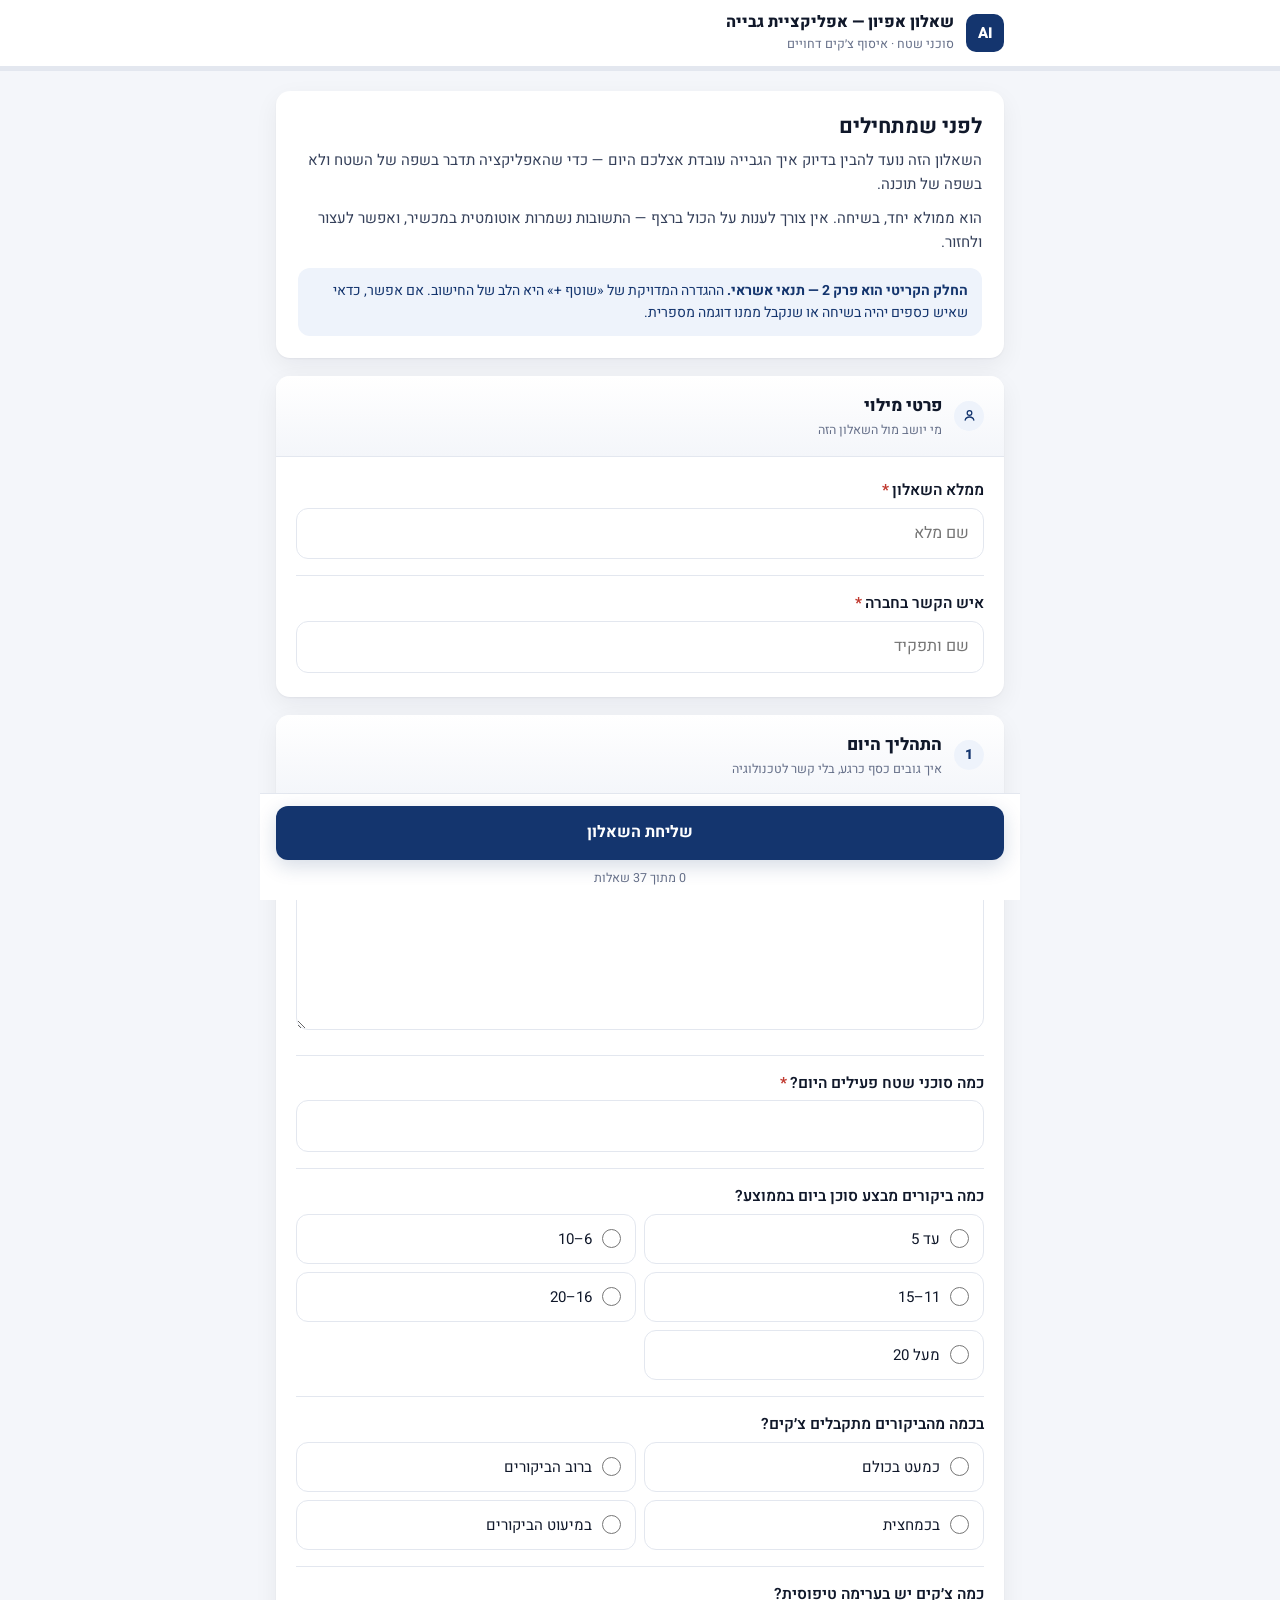
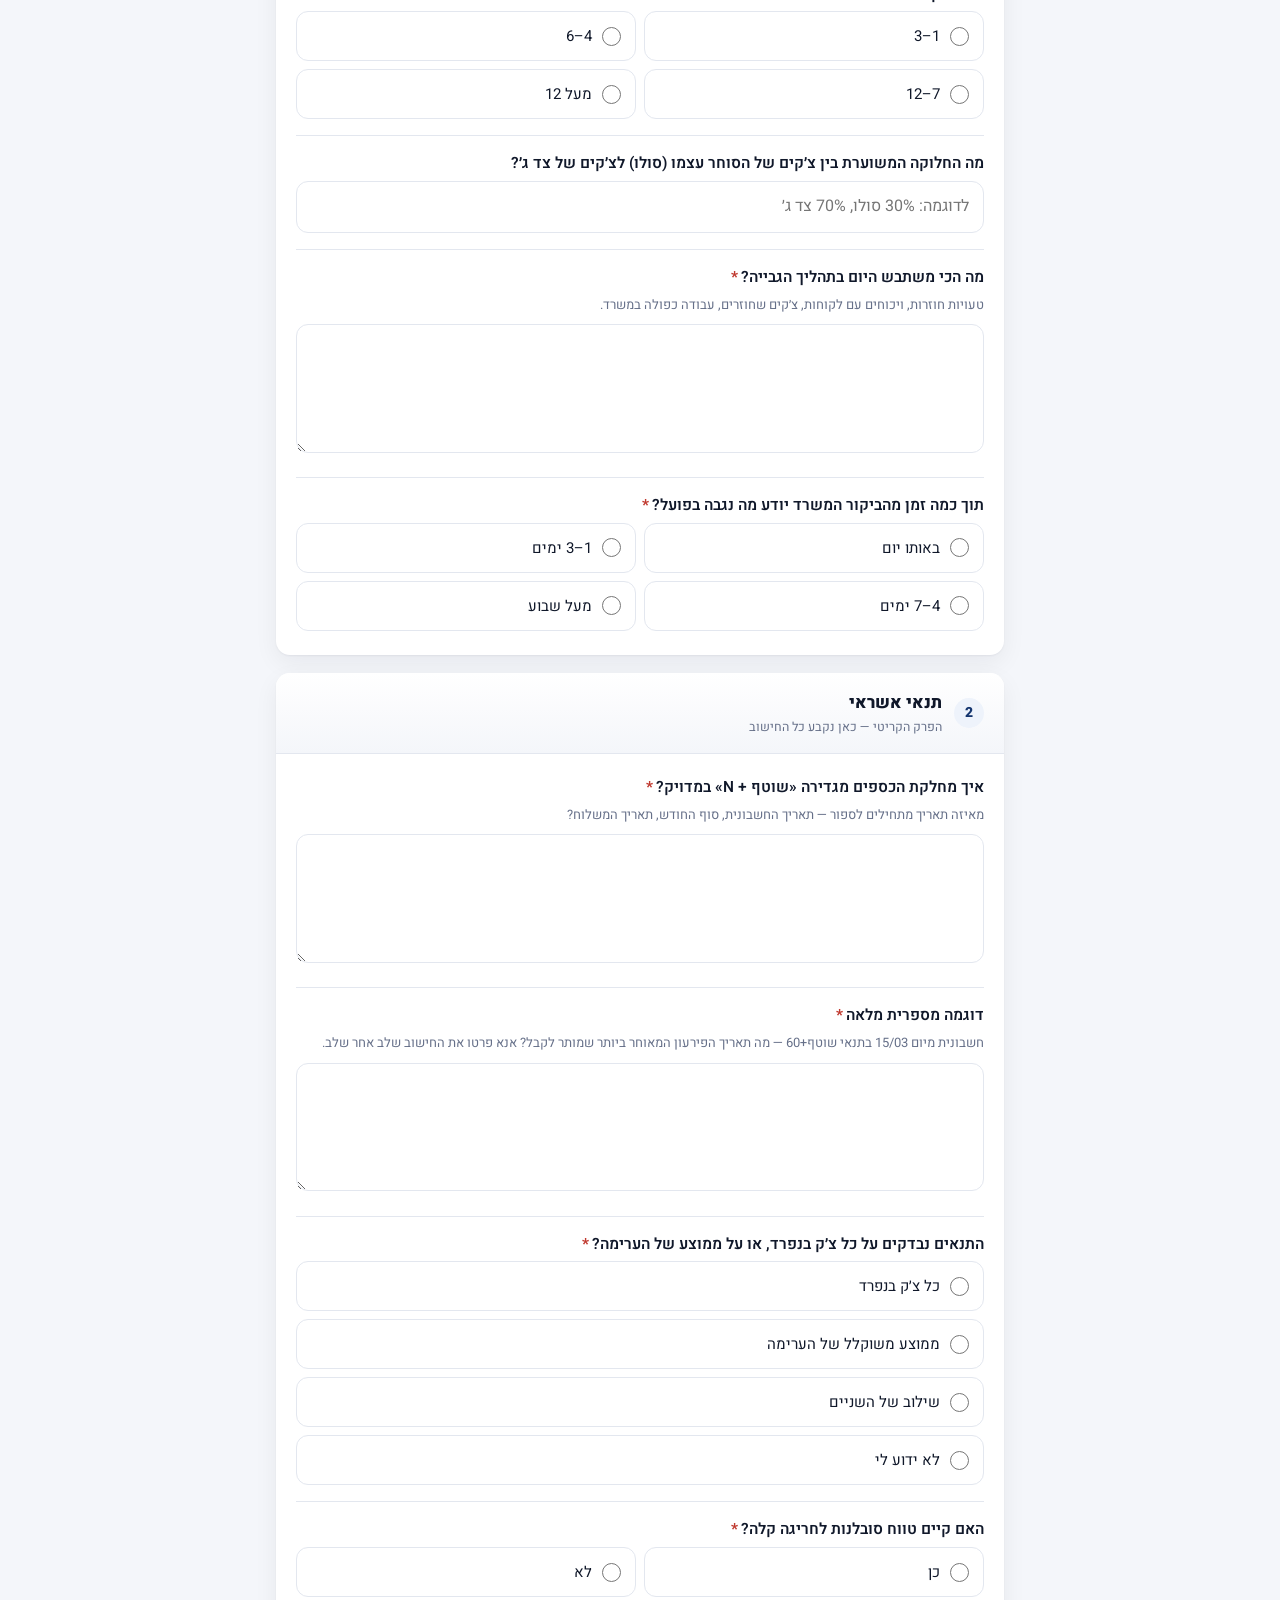
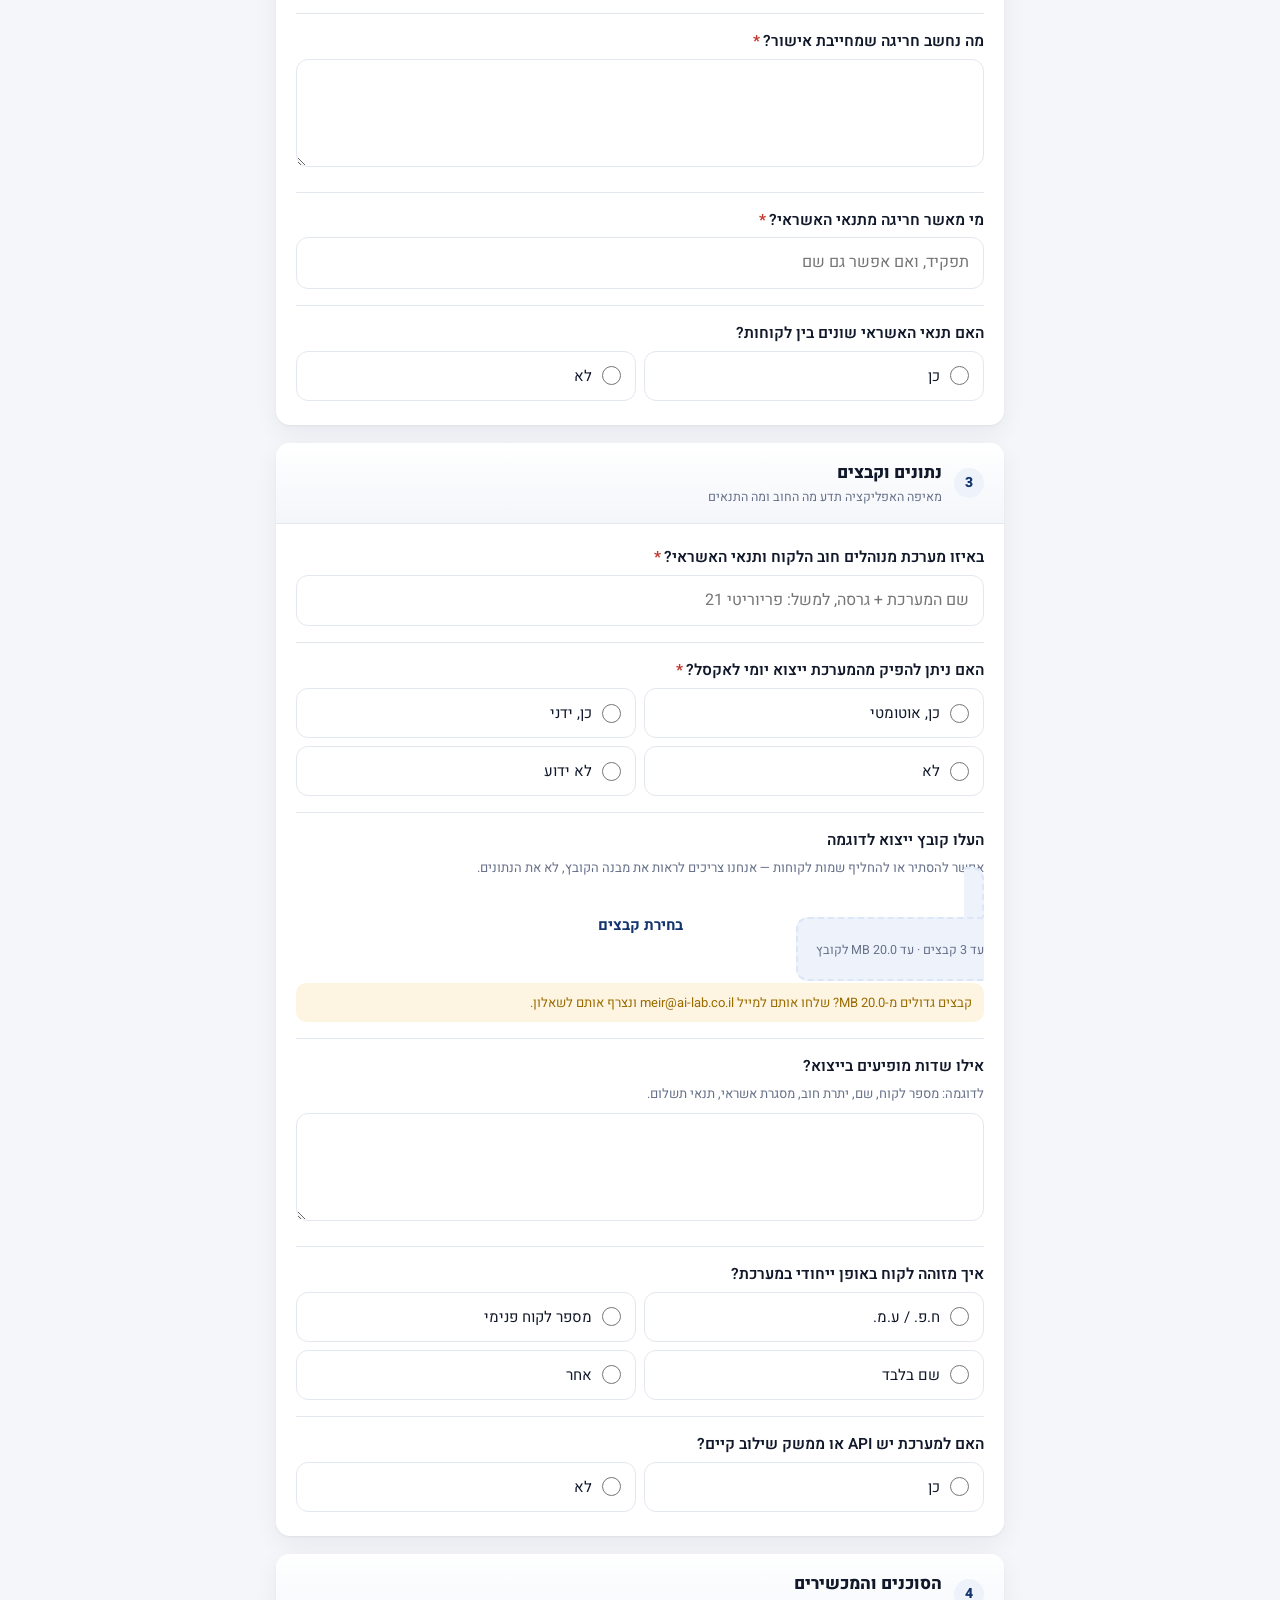
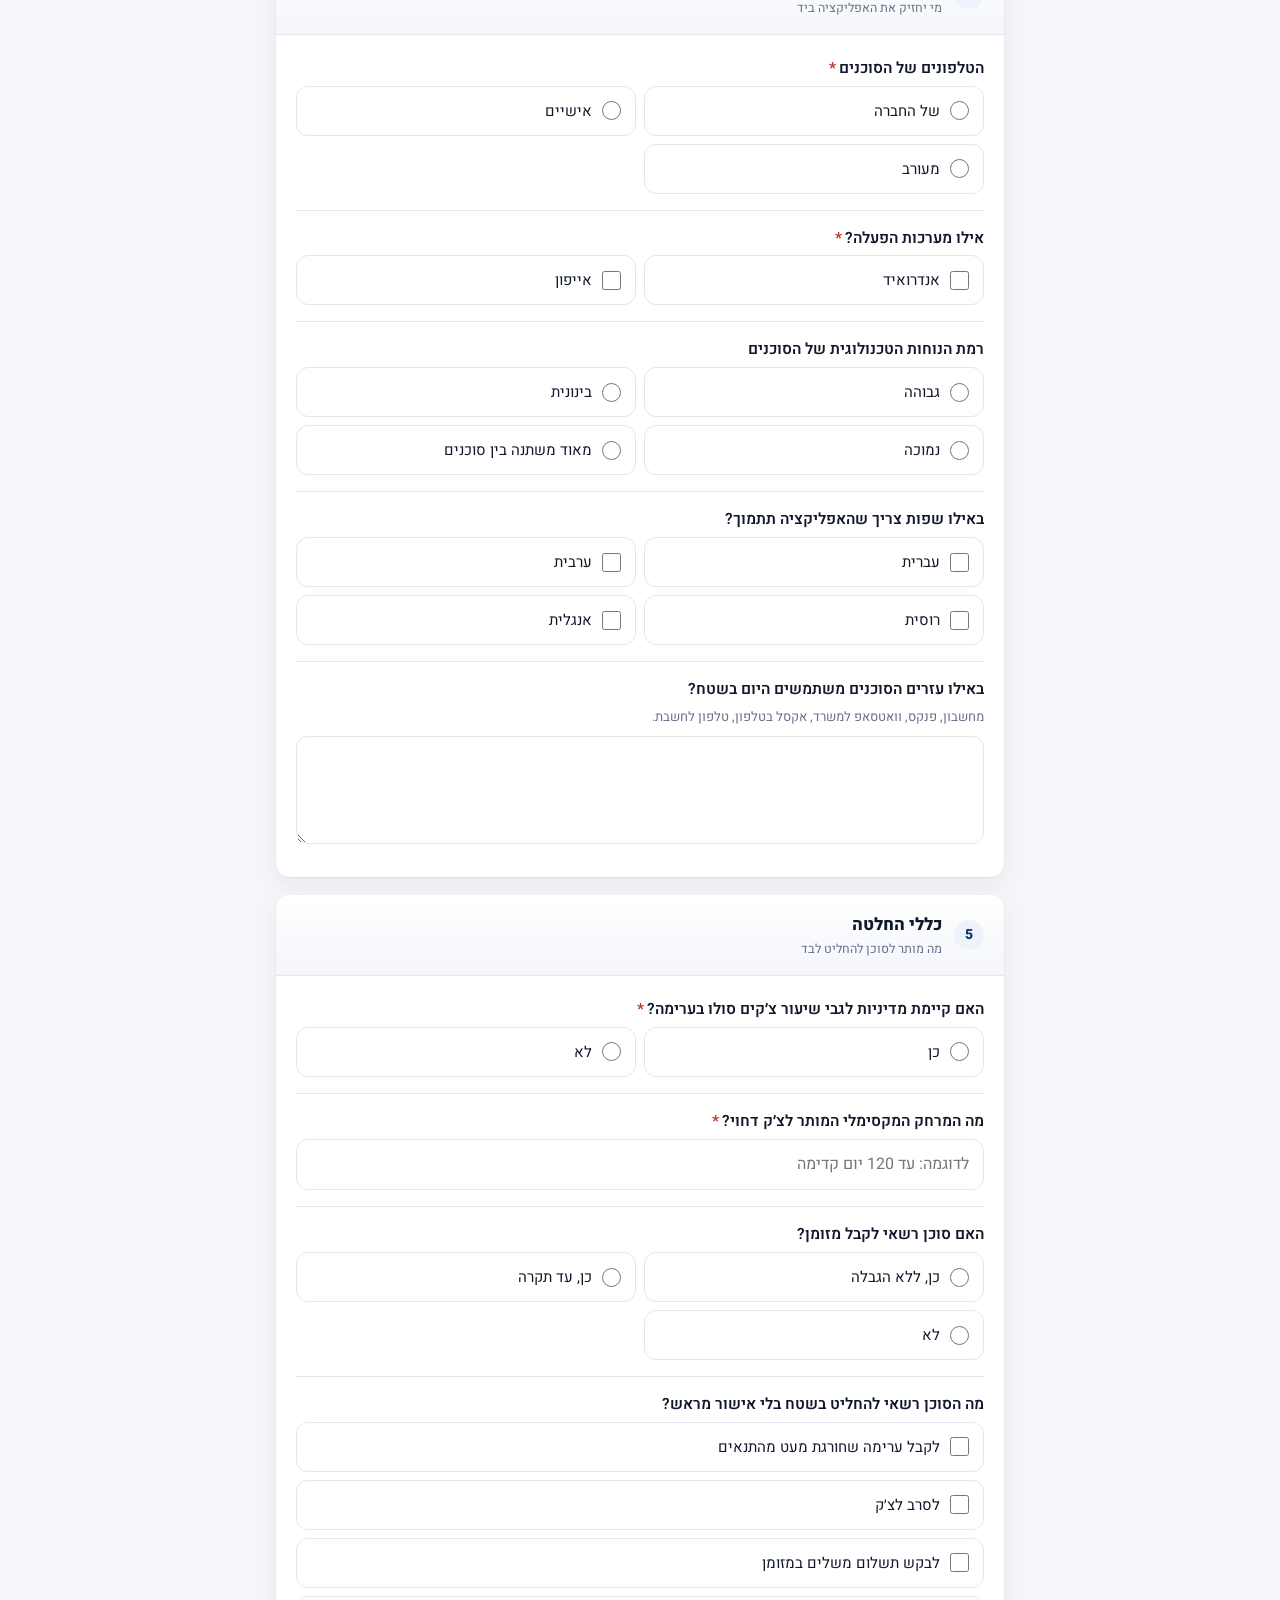
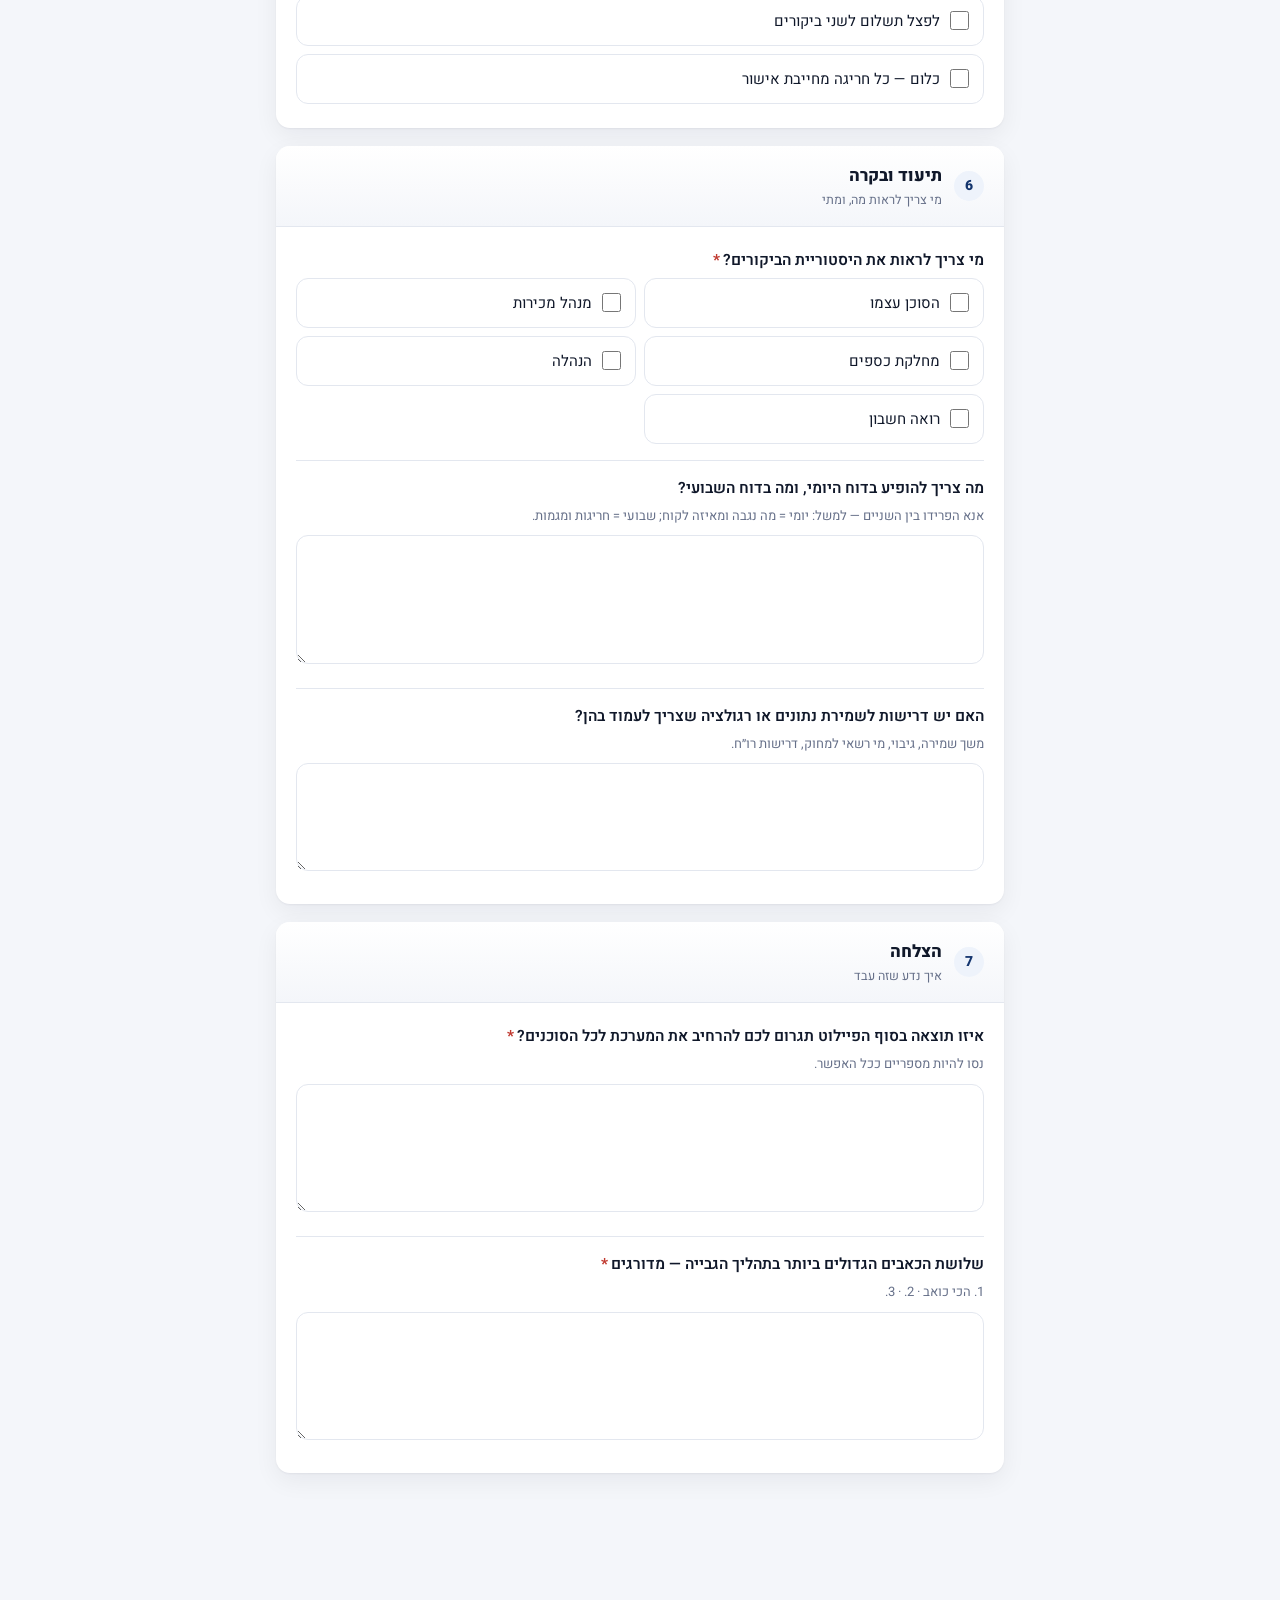
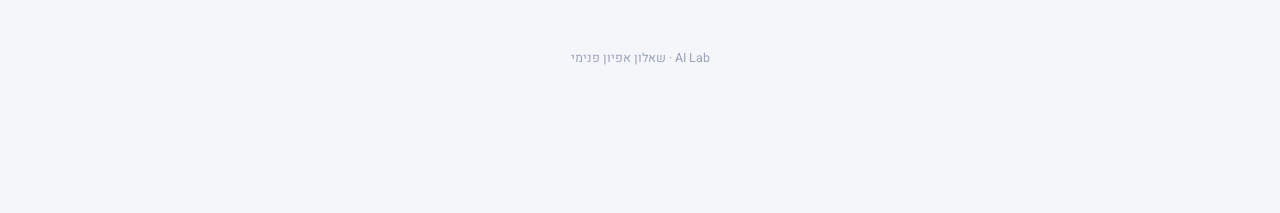
==== app-spec.html @ fad2036a "שאלוני לקוח — שני שאלונים בעברית עם צירוף קבצים - index.html: דף נחיתה עם קישור לכל שאלון - app-spec" ====
<!DOCTYPE html>
<html lang="he" dir="rtl">
<head>
<meta charset="utf-8">
<meta name="viewport" content="width=device-width, initial-scale=1">
<meta name="robots" content="noindex, nofollow">
<title>שאלון אפיון — אפליקציית גבייה לסוכני שטח</title>
<link rel="preconnect" href="https://fonts.googleapis.com">
<link rel="preconnect" href="https://fonts.gstatic.com" crossorigin>
<link href="https://fonts.googleapis.com/css2?family=Heebo:wght@400;500;600;800&display=swap" rel="stylesheet">
<link rel="stylesheet" href="shared.css">
</head>
<body>

<header class="topbar">
  <div class="topbar-inner">
    <div class="brand-mark">AI</div>
    <div>
      <h1>שאלון אפיון — אפליקציית גבייה</h1>
      <p>סוכני שטח · איסוף צ׳קים דחויים</p>
    </div>
  </div>
</header>
<div class="progress-track"><div class="progress-fill" id="progress"></div></div>

<div class="wrap">

  <!-- ------------------------------------------------------------ form -->
  <div class="screen active" id="screen-form">

    <div class="intro">
      <h2>לפני שמתחילים</h2>
      <p>השאלון הזה נועד להבין בדיוק איך הגבייה עובדת אצלכם היום — כדי שהאפליקציה תדבר בשפה של השטח ולא בשפה של תוכנה.</p>
      <p>הוא ממולא יחד, בשיחה. אין צורך לענות על הכול ברצף — התשובות נשמרות אוטומטית במכשיר, ואפשר לעצור ולחזור.</p>
      <div class="notice notice-info">
        <b>החלק הקריטי הוא פרק 2 — תנאי אשראי.</b>
        ההגדרה המדויקת של «שוטף +» היא הלב של החישוב. אם אפשר, כדאי שאיש כספים יהיה בשיחה או שנקבל ממנו דוגמה מספרית.
      </div>
    </div>

    <div id="form"></div>

    <div class="submit-bar">
      <button class="btn btn-primary btn-block" id="submitBtn" type="button">שליחת השאלון</button>
      <p class="hint" id="counter"></p>
    </div>
  </div>

  <!-- --------------------------------------------------------- success -->
  <div class="screen" id="screen-success">
    <div class="result-card">
      <div class="result-icon ok">✓</div>
      <h2>השאלון נשלח בהצלחה</h2>
      <p>התשובות נשמרו והקבצים הועלו לתיקייה המשותפת.</p>
      <p>עותק נשלח במייל. נחזור אליכם עם סיכום האפיון.</p>
      <p style="margin-top:22px"><a class="btn btn-secondary" href="index.html">חזרה לרשימת השאלונים</a></p>
    </div>
  </div>

  <!-- ------------------------------------------------------------ fail -->
  <div class="screen" id="screen-fail">
    <div class="result-card">
      <div class="result-icon bad">!</div>
      <h2>השליחה נכשלה</h2>
      <p>התשובות שלכם <b>לא אבדו</b> — הן שמורות במכשיר. אפשר לנסות שוב.</p>
      <p style="font-size:13px;color:#9aa3b8;direction:ltr" id="failReason"></p>
      <p style="margin-top:22px"><button class="btn btn-primary" id="retryBtn" type="button">חזרה לשאלון וניסיון נוסף</button></p>
    </div>
  </div>

  <p class="footer">AI Lab · שאלון אפיון פנימי</p>
</div>

<script src="shared.js"></script>
<script>
const FORM = {
  storageKey: "app_spec",
  submitLabel: "שליחת השאלון",
  hasConditionals: true,
  resolveFormId: function () { return "app_spec"; },

  metaQuestions: [
    { key: "filledBy", type: "short", label: "ממלא השאלון", required: true,
      placeholder: "שם מלא" },
    { key: "clientContact", type: "short", label: "איש הקשר בחברה", required: true,
      placeholder: "שם ותפקיד" },
  ],

  sections: [
    /* ------------------------------------------------ 1. התהליך היום */
    {
      title: "התהליך היום",
      sub: "איך גובים כסף כרגע, בלי קשר לטכנולוגיה",
      questions: [
        { key: "process_today", type: "long", required: true, rows: 5,
          label: "תארו את תהליך הגבייה מהרגע שהסוכן יוצא לשטח ועד שהכסף נרשם במערכת",
          help: "כולל: מה הסוכן לוקח איתו, מה הוא ממלא, למי הוא מוסר את הצ׳קים ומתי." },

        { key: "agents_count", type: "short", required: true, inputmode: "numeric",
          label: "כמה סוכני שטח פעילים היום?" },

        { key: "visits_per_day", type: "single",
          label: "כמה ביקורים מבצע סוכן ביום בממוצע?",
          options: ["עד 5", "6–10", "11–15", "16–20", "מעל 20"], cols2: true },

        { key: "checks_frequency", type: "single",
          label: "בכמה מהביקורים מתקבלים צ׳קים?",
          options: ["כמעט בכולם", "ברוב הביקורים", "בכמחצית", "במיעוט הביקורים"], cols2: true },

        { key: "stack_size", type: "single",
          label: "כמה צ׳קים יש בערימה טיפוסית?",
          options: ["1–3", "4–6", "7–12", "מעל 12"], cols2: true },

        { key: "solo_ratio", type: "short",
          label: "מה החלוקה המשוערת בין צ׳קים של הסוחר עצמו (סולו) לצ׳קים של צד ג׳?",
          placeholder: "לדוגמה: 30% סולו, 70% צד ג׳" },

        { key: "today_problems", type: "long", required: true, rows: 4,
          label: "מה הכי משתבש היום בתהליך הגבייה?",
          help: "טעויות חוזרות, ויכוחים עם לקוחות, צ׳קים שחוזרים, עבודה כפולה במשרד." },

        { key: "office_latency", type: "single", required: true,
          label: "תוך כמה זמן מהביקור המשרד יודע מה נגבה בפועל?",
          options: ["באותו יום", "1–3 ימים", "4–7 ימים", "מעל שבוע"], cols2: true },
      ],
    },

    /* ------------------------------------------------- 2. תנאי אשראי */
    {
      title: "תנאי אשראי",
      sub: "הפרק הקריטי — כאן נקבע כל החישוב",
      questions: [
        { key: "terms_definition", type: "long", required: true, rows: 4,
          label: "איך מחלקת הכספים מגדירה «שוטף + N» במדויק?",
          help: "מאיזה תאריך מתחילים לספור — תאריך החשבונית, סוף החודש, תאריך המשלוח?" },

        { key: "terms_example", type: "long", required: true, rows: 4,
          label: "דוגמה מספרית מלאה",
          help: "חשבונית מיום 15/03 בתנאי שוטף+60 — מה תאריך הפירעון המאוחר ביותר שמותר לקבל? אנא פרטו את החישוב שלב אחר שלב." },

        { key: "terms_scope", type: "single", required: true,
          label: "התנאים נבדקים על כל צ׳ק בנפרד, או על ממוצע של הערימה?",
          options: ["כל צ׳ק בנפרד", "ממוצע משוקלל של הערימה", "שילוב של השניים", "לא ידוע לי"] },

        { key: "weighted_formula", type: "long", rows: 3,
          label: "לפי איזו נוסחה מחושב הממוצע המשוקלל?",
          help: "האם המשקל הוא סכום הצ׳ק? האם מזומן נספר כיום אפס?",
          showIf: function (s) {
            return s.terms_scope === "ממוצע משוקלל של הערימה" || s.terms_scope === "שילוב של השניים";
          } },

        { key: "tolerance", type: "yesno", required: true,
          label: "האם קיים טווח סובלנות לחריגה קלה?", cols2: true },

        { key: "tolerance_days", type: "short",
          label: "כמה ימי חריגה מתקבלים בלי אישור מיוחד?",
          inputmode: "numeric",
          showIf: function (s) { return s.tolerance === "כן"; } },

        { key: "violation_def", type: "long", required: true, rows: 3,
          label: "מה נחשב חריגה שמחייבת אישור?" },

        { key: "approver", type: "short", required: true,
          label: "מי מאשר חריגה מתנאי האשראי?",
          placeholder: "תפקיד, ואם אפשר גם שם" },

        { key: "terms_vary", type: "yesno",
          label: "האם תנאי האשראי שונים בין לקוחות?", cols2: true },

        { key: "terms_tracks", type: "short",
          label: "כמה מסלולי אשראי שונים קיימים בפועל?",
          help: "לדוגמה: שוטף+30, שוטף+60, שוטף+90.",
          showIf: function (s) { return s.terms_vary === "כן"; } },
      ],
    },

    /* ----------------------------------------------- 3. נתונים וקבצים */
    {
      title: "נתונים וקבצים",
      sub: "מאיפה האפליקציה תדע מה החוב ומה התנאים",
      questions: [
        { key: "erp_name", type: "short", required: true,
          label: "באיזו מערכת מנוהלים חוב הלקוח ותנאי האשראי?",
          placeholder: "שם המערכת + גרסה, למשל: פריוריטי 21" },

        { key: "export_possible", type: "single", required: true,
          label: "האם ניתן להפיק מהמערכת ייצוא יומי לאקסל?",
          options: ["כן, אוטומטי", "כן, ידני", "לא", "לא ידוע"], cols2: true },

        { key: "export_file", type: "file", driveNote: true,
          accept: ".xlsx,.xls,.csv,.pdf,application/pdf",
          label: "העלו קובץ ייצוא לדוגמה",
          help: "אפשר להסתיר או להחליף שמות לקוחות — אנחנו צריכים לראות את מבנה הקובץ, לא את הנתונים." },

        { key: "export_fields", type: "long", rows: 3,
          label: "אילו שדות מופיעים בייצוא?",
          help: "לדוגמה: מספר לקוח, שם, יתרת חוב, מסגרת אשראי, תנאי תשלום." },

        { key: "customer_key", type: "single",
          label: "איך מזוהה לקוח באופן ייחודי במערכת?",
          options: ["ח.פ. / ע.מ.", "מספר לקוח פנימי", "שם בלבד", "אחר"], cols2: true },

        { key: "api_available", type: "yesno",
          label: "האם למערכת יש API או ממשק שילוב קיים?", cols2: true },
      ],
    },

    /* -------------------------------------------- 4. הסוכנים והמכשירים */
    {
      title: "הסוכנים והמכשירים",
      sub: "מי יחזיק את האפליקציה ביד",
      questions: [
        { key: "phone_ownership", type: "single", required: true,
          label: "הטלפונים של הסוכנים",
          options: ["של החברה", "אישיים", "מעורב"], cols2: true },

        { key: "phone_os", type: "multi", required: true,
          label: "אילו מערכות הפעלה?",
          options: ["אנדרואיד", "אייפון"], cols2: true },

        { key: "tech_comfort", type: "single",
          label: "רמת הנוחות הטכנולוגית של הסוכנים",
          options: ["גבוהה", "בינונית", "נמוכה", "מאוד משתנה בין סוכנים"], cols2: true },

        { key: "languages", type: "multi",
          label: "באילו שפות צריך שהאפליקציה תתמוך?",
          options: ["עברית", "ערבית", "רוסית", "אנגלית"], cols2: true },

        { key: "current_workarounds", type: "long", rows: 3,
          label: "באילו עזרים הסוכנים משתמשים היום בשטח?",
          help: "מחשבון, פנקס, וואטסאפ למשרד, אקסל בטלפון, טלפון לחשבת." },
      ],
    },

    /* ------------------------------------------------ 5. כללי החלטה */
    {
      title: "כללי החלטה",
      sub: "מה מותר לסוכן להחליט לבד",
      questions: [
        { key: "solo_policy", type: "yesno", required: true,
          label: "האם קיימת מדיניות לגבי שיעור צ׳קים סולו בערימה?", cols2: true },

        { key: "solo_cap", type: "short",
          label: "מה התקרה המותרת לצ׳קים סולו?",
          placeholder: "לדוגמה: עד 50% מסכום הגבייה",
          showIf: function (s) { return s.solo_policy === "כן"; } },

        { key: "max_postdate", type: "short", required: true,
          label: "מה המרחק המקסימלי המותר לצ׳ק דחוי?",
          placeholder: "לדוגמה: עד 120 יום קדימה" },

        { key: "cash_allowed", type: "single",
          label: "האם סוכן רשאי לקבל מזומן?",
          options: ["כן, ללא הגבלה", "כן, עד תקרה", "לא"], cols2: true },

        { key: "agent_overrides", type: "multi",
          label: "מה הסוכן רשאי להחליט בשטח בלי אישור מראש?",
          options: [
            "לקבל ערימה שחורגת מעט מהתנאים",
            "לסרב לצ׳ק",
            "לבקש תשלום משלים במזומן",
            "לפצל תשלום לשני ביקורים",
            "כלום — כל חריגה מחייבת אישור",
          ] },
      ],
    },

    /* ----------------------------------------------- 6. תיעוד ובקרה */
    {
      title: "תיעוד ובקרה",
      sub: "מי צריך לראות מה, ומתי",
      questions: [
        { key: "who_sees_history", type: "multi", required: true,
          label: "מי צריך לראות את היסטוריית הביקורים?",
          options: ["הסוכן עצמו", "מנהל מכירות", "מחלקת כספים", "הנהלה", "רואה חשבון"],
          cols2: true },

        { key: "reports", type: "long", rows: 4,
          label: "מה צריך להופיע בדוח היומי, ומה בדוח השבועי?",
          help: "אנא הפרידו בין השניים — למשל: יומי = מה נגבה ומאיזה לקוח; שבועי = חריגות ומגמות." },

        { key: "retention", type: "long", rows: 2,
          label: "האם יש דרישות לשמירת נתונים או רגולציה שצריך לעמוד בהן?",
          help: "משך שמירה, גיבוי, מי רשאי למחוק, דרישות רו״ח." },
      ],
    },

    /* --------------------------------------------------- 7. הצלחה */
    {
      title: "הצלחה",
      sub: "איך נדע שזה עבד",
      questions: [
        { key: "pilot_success", type: "long", required: true, rows: 4,
          label: "איזו תוצאה בסוף הפיילוט תגרום לכם להרחיב את המערכת לכל הסוכנים?",
          help: "נסו להיות מספריים ככל האפשר." },

        { key: "top_pains", type: "long", required: true, rows: 4,
          label: "שלושת הכאבים הגדולים ביותר בתהליך הגבייה — מדורגים",
          help: "1. הכי כואב · 2. · 3." },
      ],
    },
  ],
};

buildForm(FORM);
</script>
</body>
</html>
---- shared.css ----
/* ---------------------------------------------------------------------------
   Client onboarding questionnaires — shared styles.
   Hebrew / RTL, mobile-first. These forms are filled side by side with a
   client's contact person on a phone or a laptop, so touch targets are large
   and nothing depends on hover.
   --------------------------------------------------------------------------- */

:root {
  --brand: #14356e;
  --brand-700: #1b4691;
  --brand-50: #eef3fb;
  --brand-100: #dbe6f7;
  --ink-900: #10182a;
  --ink-700: #35405a;
  --ink-500: #667089;
  --ink-300: #9aa3b8;
  --ink-100: #e3e7ef;
  --ink-50: #f4f6fa;
  --ok: #0e7c5a;
  --ok-bg: #e8f6f0;
  --danger: #c0392f;
  --danger-bg: #fdecea;
  --warn: #9a6b00;
  --warn-bg: #fdf5e2;
  --radius: 14px;
  --shadow: 0 1px 2px rgba(16, 24, 42, 0.05), 0 8px 24px rgba(16, 24, 42, 0.06);
  --shadow-lift: 0 6px 20px rgba(20, 53, 110, 0.18);
}

* { box-sizing: border-box; }

html { -webkit-text-size-adjust: 100%; scroll-behavior: smooth; }

body {
  margin: 0;
  font-family: "Heebo", "Rubik", -apple-system, "Segoe UI", Arial, sans-serif;
  background: var(--ink-50);
  color: var(--ink-900);
  line-height: 1.6;
  -webkit-font-smoothing: antialiased;
}

.num { font-variant-numeric: tabular-nums; }

/* Numbers and Latin runs inside Hebrew text keep their own direction. */
.ltr { direction: ltr; unicode-bidi: isolate; display: inline-block; }

/* --------------------------------------------------------------- app shell */

.wrap { max-width: 760px; margin: 0 auto; padding: 0 16px 120px; }

.topbar {
  position: sticky;
  top: 0;
  z-index: 40;
  background: rgba(255, 255, 255, 0.94);
  backdrop-filter: blur(10px);
  border-bottom: 1px solid var(--ink-100);
}

.topbar-inner {
  max-width: 760px;
  margin: 0 auto;
  padding: 12px 16px;
  display: flex;
  align-items: center;
  gap: 12px;
}

.brand-mark {
  width: 38px; height: 38px; flex: 0 0 38px;
  border-radius: 10px;
  background: var(--brand);
  color: #fff;
  display: grid; place-items: center;
  font-weight: 800; font-size: 15px;
}

.topbar h1 { font-size: 16px; margin: 0; font-weight: 800; line-height: 1.25; }
.topbar p { margin: 2px 0 0; font-size: 12.5px; color: var(--ink-500); }

/* Progress bar sits directly under the sticky bar. */
.progress-track { height: 4px; background: var(--ink-100); }
.progress-fill {
  height: 100%; width: 0%;
  background: var(--brand);
  transition: width 0.3s ease;
}

/* ------------------------------------------------------------------- intro */

.intro {
  background: #fff;
  border-radius: var(--radius);
  box-shadow: var(--shadow);
  padding: 22px;
  margin-top: 20px;
}

.intro h2 { margin: 0 0 8px; font-size: 21px; line-height: 1.3; }
.intro p { margin: 0 0 10px; color: var(--ink-700); font-size: 15px; }
.intro p:last-child { margin-bottom: 0; }

.notice {
  border-radius: 12px;
  padding: 12px 14px;
  font-size: 14px;
  line-height: 1.55;
  margin-top: 14px;
}
.notice-info { background: var(--brand-50); color: var(--brand); }
.notice-warn { background: var(--warn-bg); color: var(--warn); }

/* ---------------------------------------------------------------- sections */

.section {
  background: #fff;
  border-radius: var(--radius);
  box-shadow: var(--shadow);
  margin-top: 18px;
  overflow: hidden;
}

.section-head {
  padding: 16px 20px;
  border-bottom: 1px solid var(--ink-100);
  background: linear-gradient(180deg, #fff, var(--ink-50));
  display: flex;
  align-items: center;
  gap: 12px;
}

.section-num {
  width: 30px; height: 30px; flex: 0 0 30px;
  border-radius: 50%;
  background: var(--brand-50);
  color: var(--brand);
  display: grid; place-items: center;
  font-weight: 800; font-size: 14px;
}

.section-head h3 { margin: 0; font-size: 17px; font-weight: 800; }
.section-head .sub { margin: 1px 0 0; font-size: 12.5px; color: var(--ink-500); font-weight: 400; }

.section-body { padding: 6px 20px 20px; }

/* --------------------------------------------------------------- questions */

.q { padding: 16px 0; border-bottom: 1px solid var(--ink-100); }
.q:last-child { border-bottom: 0; padding-bottom: 4px; }

.q-label {
  display: block;
  font-weight: 600;
  font-size: 15.5px;
  margin-bottom: 4px;
  color: var(--ink-900);
}

.req { color: var(--danger); margin-inline-start: 3px; font-weight: 700; }

.q-help {
  font-size: 13px;
  color: var(--ink-500);
  margin: 0 0 10px;
  line-height: 1.5;
}

input[type="text"],
input[type="date"],
input[type="number"],
textarea,
select {
  width: 100%;
  font: inherit;
  font-size: max(16px, 1rem); /* below 16px iOS zooms the viewport on focus */
  color: var(--ink-900);
  background: #fff;
  border: 1.5px solid var(--ink-100);
  border-radius: 12px;
  padding: 12px 14px;
  outline: none;
  transition: border-color 0.15s, box-shadow 0.15s;
}

input[type="text"]:focus,
input[type="date"]:focus,
input[type="number"]:focus,
textarea:focus,
select:focus {
  border-color: var(--brand-700);
  box-shadow: 0 0 0 4px var(--brand-100);
}

textarea { min-height: 108px; resize: vertical; line-height: 1.6; }

input.invalid, textarea.invalid, .options.invalid {
  border-color: var(--danger);
  box-shadow: 0 0 0 4px var(--danger-bg);
}

.err {
  display: none;
  color: var(--danger);
  font-size: 13px;
  margin-top: 6px;
  font-weight: 600;
}
.err.show { display: block; }

/* ------------------------------------------------------- radios / checkbox */

.options { display: grid; gap: 8px; border-radius: 12px; }
.options.cols-2 { grid-template-columns: 1fr; }
@media (min-width: 560px) { .options.cols-2 { grid-template-columns: 1fr 1fr; } }

.opt {
  display: flex;
  align-items: center;
  gap: 10px;
  padding: 12px 14px;
  border: 1.5px solid var(--ink-100);
  border-radius: 12px;
  cursor: pointer;
  background: #fff;
  transition: border-color 0.15s, background 0.15s;
  font-size: 15px;
  -webkit-tap-highlight-color: transparent;
}
.opt:hover { background: var(--ink-50); }
.opt input { accent-color: var(--brand); width: 19px; height: 19px; flex: 0 0 19px; margin: 0; }
.opt.checked { border-color: var(--brand-700); background: var(--brand-50); font-weight: 600; }

/* --------------------------------------------------------------- file input */

.file-drop {
  border: 2px dashed var(--brand-100);
  border-radius: 12px;
  background: var(--brand-50);
  padding: 18px;
  text-align: center;
  cursor: pointer;
  transition: background 0.15s, border-color 0.15s;
}
.file-drop:hover { background: var(--brand-100); }
.file-drop strong { color: var(--brand); display: block; font-size: 15px; }
.file-drop span { font-size: 12.5px; color: var(--ink-500); }
.file-drop input { display: none; }

.chips { display: flex; flex-wrap: wrap; gap: 8px; margin-top: 10px; }

.chip {
  display: inline-flex;
  align-items: center;
  gap: 8px;
  background: #fff;
  border: 1.5px solid var(--ink-100);
  border-radius: 999px;
  padding: 7px 8px 7px 12px;
  font-size: 13px;
  max-width: 100%;
}
.chip .name { overflow: hidden; text-overflow: ellipsis; white-space: nowrap; max-width: 190px; }
.chip .size { color: var(--ink-500); font-variant-numeric: tabular-nums; flex: none; }
.chip button {
  border: 0; background: var(--ink-50); color: var(--ink-500);
  width: 22px; height: 22px; border-radius: 50%;
  cursor: pointer; font-size: 15px; line-height: 1;
  display: grid; place-items: center; flex: none;
}
.chip button:hover { background: var(--danger-bg); color: var(--danger); }

.drive-note {
  margin-top: 10px;
  font-size: 13px;
  background: var(--warn-bg);
  color: var(--warn);
  border-radius: 10px;
  padding: 10px 12px;
  line-height: 1.5;
}
.drive-note a { color: inherit; font-weight: 700; }

/* ----------------------------------------------------------------- buttons */

.btn {
  display: inline-flex;
  align-items: center;
  justify-content: center;
  gap: 8px;
  font: inherit;
  font-weight: 700;
  font-size: 16px;
  border: 0;
  border-radius: 12px;
  padding: 0 22px;
  min-height: 54px;
  cursor: pointer;
  text-decoration: none;
  transition: background 0.15s, transform 0.08s;
  -webkit-tap-highlight-color: transparent;
}
.btn:active { transform: scale(0.99); }
.btn-primary { background: var(--brand); color: #fff; box-shadow: var(--shadow-lift); }
.btn-primary:hover { background: var(--brand-700); }
.btn-primary:disabled { opacity: 0.55; cursor: default; box-shadow: none; }
.btn-secondary { background: #fff; color: var(--ink-700); border: 1.5px solid var(--ink-100); }
.btn-secondary:hover { background: var(--ink-50); }
.btn-block { width: 100%; }

.submit-bar {
  position: sticky;
  bottom: 0;
  background: rgba(255, 255, 255, 0.96);
  backdrop-filter: blur(10px);
  border-top: 1px solid var(--ink-100);
  padding: 12px 16px calc(12px + env(safe-area-inset-bottom));
  margin: 22px -16px 0;
}
.submit-bar .hint {
  text-align: center;
  font-size: 12.5px;
  color: var(--ink-500);
  margin: 8px 0 0;
}

/* ------------------------------------------------------------------ states */

.screen { display: none; }
.screen.active { display: block; }

.result-card {
  background: #fff;
  border-radius: var(--radius);
  box-shadow: var(--shadow);
  padding: 40px 24px;
  text-align: center;
  margin-top: 40px;
}
.result-icon {
  width: 66px; height: 66px; margin: 0 auto 18px;
  border-radius: 50%;
  display: grid; place-items: center;
  font-size: 30px;
}
.result-icon.ok { background: var(--ok-bg); color: var(--ok); }
.result-icon.bad { background: var(--danger-bg); color: var(--danger); }
.result-card h2 { margin: 0 0 8px; font-size: 22px; }
.result-card p { color: var(--ink-700); margin: 0 auto 6px; max-width: 440px; }

.spinner {
  width: 19px; height: 19px;
  border: 2.5px solid rgba(255, 255, 255, 0.35);
  border-top-color: #fff;
  border-radius: 50%;
  animation: spin 0.7s linear infinite;
}
@keyframes spin { to { transform: rotate(360deg); } }

/* Draft-restored toast */
.toast {
  position: fixed;
  bottom: 92px;
  inset-inline: 0;
  margin: 0 auto;
  width: max-content;
  max-width: calc(100% - 32px);
  background: var(--ink-900);
  color: #fff;
  padding: 12px 18px;
  border-radius: 12px;
  font-size: 14px;
  font-weight: 600;
  box-shadow: var(--shadow-lift);
  z-index: 60;
  animation: rise 0.3s ease both;
}
.toast.warn { background: var(--warn); }
@keyframes rise { from { opacity: 0; transform: translateY(10px); } }

/* ----------------------------------------------------------------- landing */

.hero { text-align: center; padding: 48px 0 8px; }
.hero h1 { font-size: 28px; margin: 0 0 10px; line-height: 1.25; }
.hero p { color: var(--ink-500); margin: 0 auto; max-width: 460px; font-size: 15.5px; }

.card-link {
  display: block;
  background: #fff;
  border-radius: var(--radius);
  box-shadow: var(--shadow);
  padding: 22px;
  margin-top: 16px;
  text-decoration: none;
  color: inherit;
  border: 1.5px solid transparent;
  transition: border-color 0.15s, box-shadow 0.15s, transform 0.08s;
}
.card-link:hover { border-color: var(--brand-100); box-shadow: var(--shadow-lift); }
.card-link:active { transform: scale(0.995); }
.card-link h3 { margin: 0 0 6px; font-size: 18px; color: var(--brand); }
.card-link p { margin: 0; color: var(--ink-500); font-size: 14.5px; }
.card-link .meta { margin-top: 12px; font-size: 12.5px; color: var(--ink-300); }

.footer { text-align: center; color: var(--ink-300); font-size: 12.5px; padding: 34px 0 12px; }

@media (prefers-reduced-motion: reduce) {
  * { animation-duration: 0.01ms !important; transition-duration: 0.01ms !important; }
}
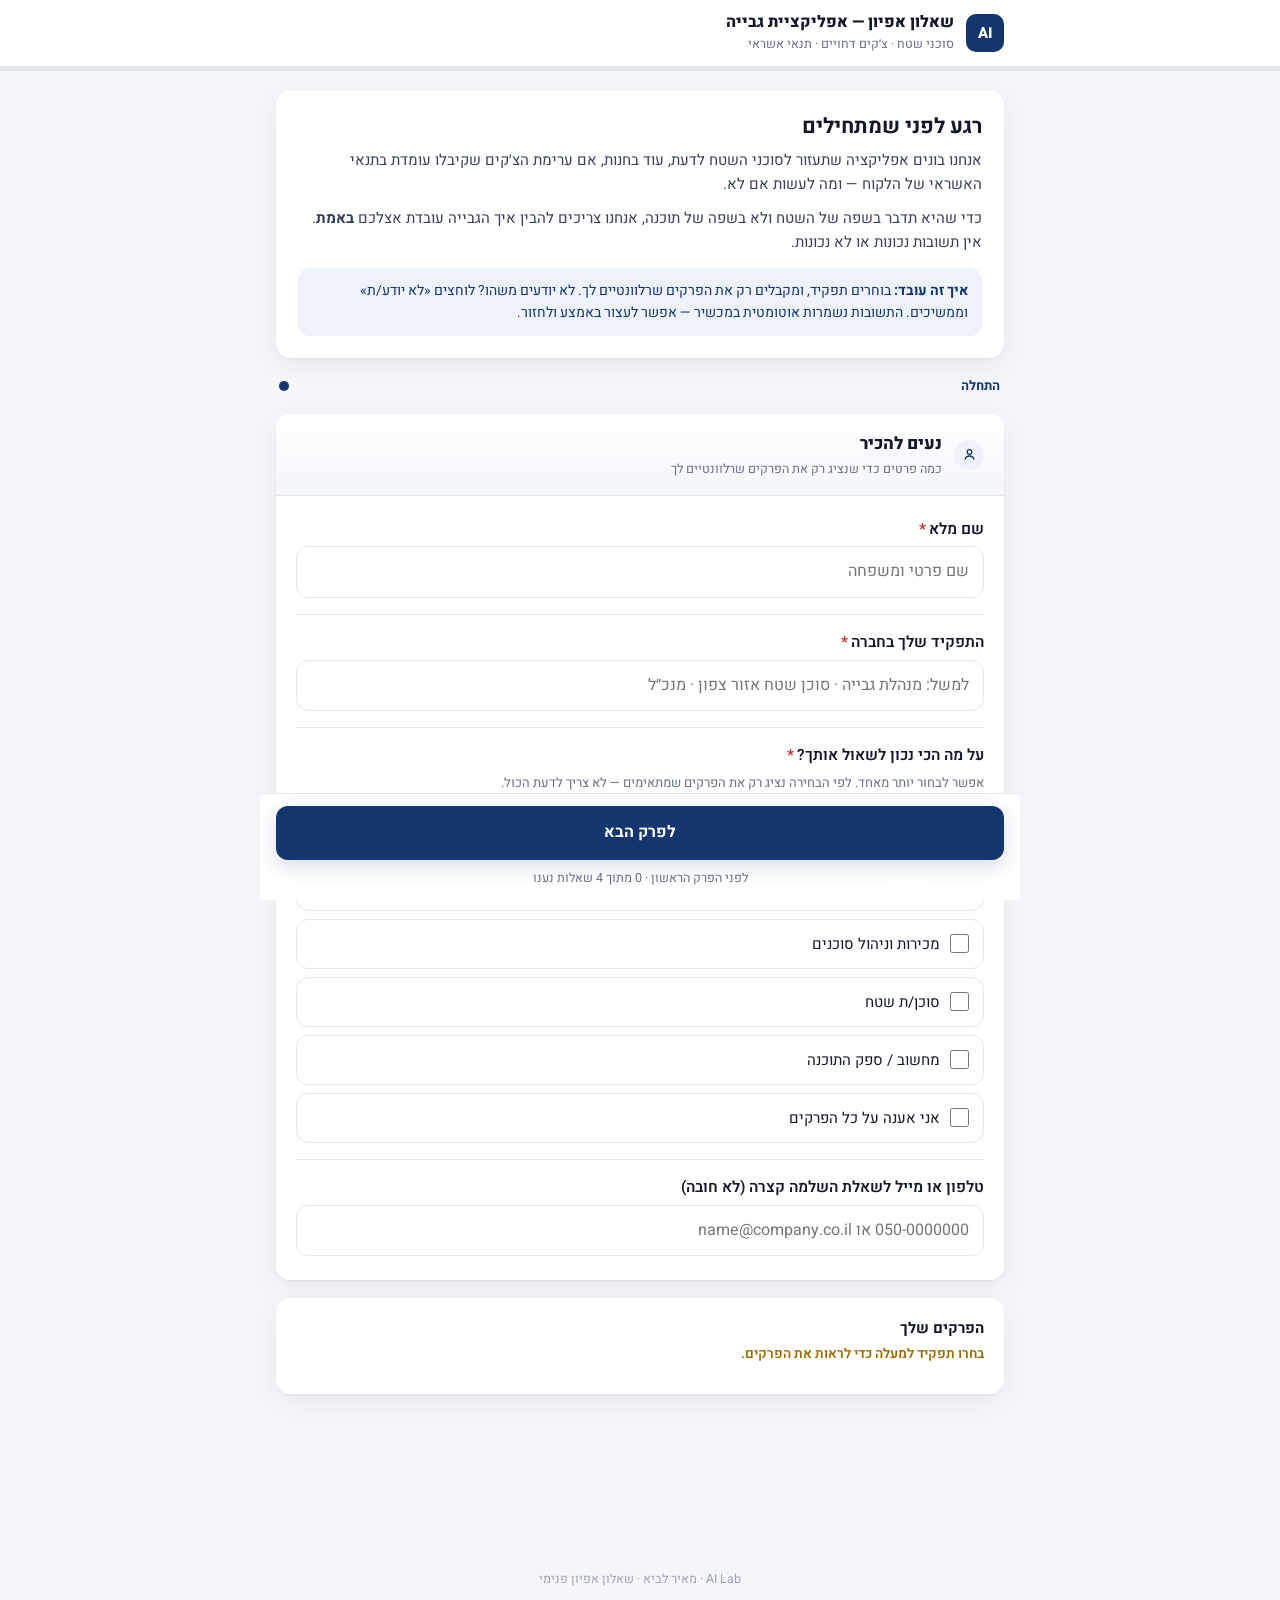
==== commit 066a0d8e: "שאלון אפיון v2: פרקים לפי תפקיד, פרק-פרק, «לא יודע/ת», גיבוי לשליחה בלי שרת - app-spec.form.js: 9 פר" ====
--- a/app-spec.html
+++ b/app-spec.html
@@ -17,7 +17,7 @@
     <div class="brand-mark">AI</div>
     <div>
       <h1>שאלון אפיון — אפליקציית גבייה</h1>
-      <p>סוכני שטח · איסוף צ׳קים דחויים</p>
+      <p>סוכני שטח · צ׳קים דחויים · תנאי אשראי</p>
     </div>
   </div>
 </header>
@@ -29,19 +29,22 @@
   <div class="screen active" id="screen-form">
 
     <div class="intro">
-      <h2>לפני שמתחילים</h2>
-      <p>השאלון הזה נועד להבין בדיוק איך הגבייה עובדת אצלכם היום — כדי שהאפליקציה תדבר בשפה של השטח ולא בשפה של תוכנה.</p>
-      <p>הוא ממולא יחד, בשיחה. אין צורך לענות על הכול ברצף — התשובות נשמרות אוטומטית במכשיר, ואפשר לעצור ולחזור.</p>
+      <h2>רגע לפני שמתחילים</h2>
+      <p>אנחנו בונים אפליקציה שתעזור לסוכני השטח לדעת, עוד בחנות, אם ערימת הצ׳קים שקיבלו עומדת בתנאי האשראי של הלקוח — ומה לעשות אם לא.</p>
+      <p>כדי שהיא תדבר בשפה של השטח ולא בשפה של תוכנה, אנחנו צריכים להבין איך הגבייה עובדת אצלכם <b>באמת</b>. אין תשובות נכונות או לא נכונות.</p>
       <div class="notice notice-info">
-        <b>החלק הקריטי הוא פרק 2 — תנאי אשראי.</b>
-        ההגדרה המדויקת של «שוטף +» היא הלב של החישוב. אם אפשר, כדאי שאיש כספים יהיה בשיחה או שנקבל ממנו דוגמה מספרית.
+        <b>איך זה עובד:</b> בוחרים תפקיד, ומקבלים רק את הפרקים שרלוונטיים לך.
+        לא יודעים משהו? לוחצים «לא יודע/ת» וממשיכים. התשובות נשמרות אוטומטית במכשיר — אפשר לעצור באמצע ולחזור.
       </div>
     </div>
 
     <div id="form"></div>
 
     <div class="submit-bar">
-      <button class="btn btn-primary btn-block" id="submitBtn" type="button">שליחת השאלון</button>
+      <div class="bar-row">
+        <button class="btn btn-secondary" id="prevBtn" type="button" hidden>הקודם</button>
+        <button class="btn btn-primary" id="submitBtn" type="button">לפרק הבא</button>
+      </div>
       <p class="hint" id="counter"></p>
     </div>
   </div>
@@ -50,10 +53,30 @@
   <div class="screen" id="screen-success">
     <div class="result-card">
       <div class="result-icon ok">✓</div>
-      <h2>השאלון נשלח בהצלחה</h2>
-      <p>התשובות נשמרו והקבצים הועלו לתיקייה המשותפת.</p>
-      <p>עותק נשלח במייל. נחזור אליכם עם סיכום האפיון.</p>
-      <p style="margin-top:22px"><a class="btn btn-secondary" href="index.html">חזרה לרשימת השאלונים</a></p>
+      <h2>תודה! השאלון נשלח</h2>
+      <p>התשובות הגיעו אלינו. נחזור אליכם עם סיכום האפיון ושאלות המשך, אם יהיו.</p>
+      <div class="btn-row">
+        <button class="btn btn-secondary" type="button" data-action="download">הורדת עותק של התשובות</button>
+        <a class="btn btn-secondary" href="index.html">חזרה לרשימת השאלונים</a>
+      </div>
+    </div>
+  </div>
+
+  <!-- -------------------------------------------- fallback (no server) -->
+  <div class="screen" id="screen-fallback">
+    <div class="result-card wide">
+      <div class="result-icon ok">✓</div>
+      <h2>סיימתם! עכשיו רק לשלוח</h2>
+      <p class="center">השאלון עדיין לא מחובר לשליחה אוטומטית, אז נשלח את התשובות בדרך פשוטה: הורידו את הקובץ ושלחו אותו למאיר במייל או בוואטסאפ, או לחצו «שליחה במייל».</p>
+      <textarea class="summary" id="summaryBox" readonly aria-label="סיכום התשובות"></textarea>
+      <div class="btn-row">
+        <button class="btn btn-primary" type="button" data-action="download">הורדת קובץ התשובות</button>
+        <a class="btn btn-secondary" id="mailBtn" href="#">שליחה במייל</a>
+        <button class="btn btn-secondary" type="button" data-action="copy">העתקה</button>
+      </div>
+      <p class="center" style="margin-top:16px;font-size:13px;color:#9aa3b8">
+        <button class="btn btn-secondary" id="fallbackBackBtn" type="button" style="min-height:40px;font-size:14px">חזרה לשאלון לתיקון</button>
+      </p>
     </div>
   </div>
 
@@ -62,247 +85,19 @@
     <div class="result-card">
       <div class="result-icon bad">!</div>
       <h2>השליחה נכשלה</h2>
-      <p>התשובות שלכם <b>לא אבדו</b> — הן שמורות במכשיר. אפשר לנסות שוב.</p>
+      <p>התשובות שלכם <b>לא אבדו</b> — הן שמורות במכשיר. אפשר לנסות שוב, או להוריד עותק ולשלוח אותו ידנית.</p>
       <p style="font-size:13px;color:#9aa3b8;direction:ltr" id="failReason"></p>
-      <p style="margin-top:22px"><button class="btn btn-primary" id="retryBtn" type="button">חזרה לשאלון וניסיון נוסף</button></p>
+      <div class="btn-row">
+        <button class="btn btn-primary" id="retryBtn" type="button">חזרה לשאלון וניסיון נוסף</button>
+        <button class="btn btn-secondary" type="button" data-action="download">הורדת עותק של התשובות</button>
+      </div>
     </div>
   </div>
 
-  <p class="footer">AI Lab · שאלון אפיון פנימי</p>
+  <p class="footer">AI Lab · מאיר לביא · שאלון אפיון פנימי</p>
 </div>
 
 <script src="shared.js"></script>
-<script>
-const FORM = {
-  storageKey: "app_spec",
-  submitLabel: "שליחת השאלון",
-  hasConditionals: true,
-  resolveFormId: function () { return "app_spec"; },
-
-  metaQuestions: [
-    { key: "filledBy", type: "short", label: "ממלא השאלון", required: true,
-      placeholder: "שם מלא" },
-    { key: "clientContact", type: "short", label: "איש הקשר בחברה", required: true,
-      placeholder: "שם ותפקיד" },
-  ],
-
-  sections: [
-    /* ------------------------------------------------ 1. התהליך היום */
-    {
-      title: "התהליך היום",
-      sub: "איך גובים כסף כרגע, בלי קשר לטכנולוגיה",
-      questions: [
-        { key: "process_today", type: "long", required: true, rows: 5,
-          label: "תארו את תהליך הגבייה מהרגע שהסוכן יוצא לשטח ועד שהכסף נרשם במערכת",
-          help: "כולל: מה הסוכן לוקח איתו, מה הוא ממלא, למי הוא מוסר את הצ׳קים ומתי." },
-
-        { key: "agents_count", type: "short", required: true, inputmode: "numeric",
-          label: "כמה סוכני שטח פעילים היום?" },
-
-        { key: "visits_per_day", type: "single",
-          label: "כמה ביקורים מבצע סוכן ביום בממוצע?",
-          options: ["עד 5", "6–10", "11–15", "16–20", "מעל 20"], cols2: true },
-
-        { key: "checks_frequency", type: "single",
-          label: "בכמה מהביקורים מתקבלים צ׳קים?",
-          options: ["כמעט בכולם", "ברוב הביקורים", "בכמחצית", "במיעוט הביקורים"], cols2: true },
-
-        { key: "stack_size", type: "single",
-          label: "כמה צ׳קים יש בערימה טיפוסית?",
-          options: ["1–3", "4–6", "7–12", "מעל 12"], cols2: true },
-
-        { key: "solo_ratio", type: "short",
-          label: "מה החלוקה המשוערת בין צ׳קים של הסוחר עצמו (סולו) לצ׳קים של צד ג׳?",
-          placeholder: "לדוגמה: 30% סולו, 70% צד ג׳" },
-
-        { key: "today_problems", type: "long", required: true, rows: 4,
-          label: "מה הכי משתבש היום בתהליך הגבייה?",
-          help: "טעויות חוזרות, ויכוחים עם לקוחות, צ׳קים שחוזרים, עבודה כפולה במשרד." },
-
-        { key: "office_latency", type: "single", required: true,
-          label: "תוך כמה זמן מהביקור המשרד יודע מה נגבה בפועל?",
-          options: ["באותו יום", "1–3 ימים", "4–7 ימים", "מעל שבוע"], cols2: true },
-      ],
-    },
-
-    /* ------------------------------------------------- 2. תנאי אשראי */
-    {
-      title: "תנאי אשראי",
-      sub: "הפרק הקריטי — כאן נקבע כל החישוב",
-      questions: [
-        { key: "terms_definition", type: "long", required: true, rows: 4,
-          label: "איך מחלקת הכספים מגדירה «שוטף + N» במדויק?",
-          help: "מאיזה תאריך מתחילים לספור — תאריך החשבונית, סוף החודש, תאריך המשלוח?" },
-
-        { key: "terms_example", type: "long", required: true, rows: 4,
-          label: "דוגמה מספרית מלאה",
-          help: "חשבונית מיום 15/03 בתנאי שוטף+60 — מה תאריך הפירעון המאוחר ביותר שמותר לקבל? אנא פרטו את החישוב שלב אחר שלב." },
-
-        { key: "terms_scope", type: "single", required: true,
-          label: "התנאים נבדקים על כל צ׳ק בנפרד, או על ממוצע של הערימה?",
-          options: ["כל צ׳ק בנפרד", "ממוצע משוקלל של הערימה", "שילוב של השניים", "לא ידוע לי"] },
-
-        { key: "weighted_formula", type: "long", rows: 3,
-          label: "לפי איזו נוסחה מחושב הממוצע המשוקלל?",
-          help: "האם המשקל הוא סכום הצ׳ק? האם מזומן נספר כיום אפס?",
-          showIf: function (s) {
-            return s.terms_scope === "ממוצע משוקלל של הערימה" || s.terms_scope === "שילוב של השניים";
-          } },
-
-        { key: "tolerance", type: "yesno", required: true,
-          label: "האם קיים טווח סובלנות לחריגה קלה?", cols2: true },
-
-        { key: "tolerance_days", type: "short",
-          label: "כמה ימי חריגה מתקבלים בלי אישור מיוחד?",
-          inputmode: "numeric",
-          showIf: function (s) { return s.tolerance === "כן"; } },
-
-        { key: "violation_def", type: "long", required: true, rows: 3,
-          label: "מה נחשב חריגה שמחייבת אישור?" },
-
-        { key: "approver", type: "short", required: true,
-          label: "מי מאשר חריגה מתנאי האשראי?",
-          placeholder: "תפקיד, ואם אפשר גם שם" },
-
-        { key: "terms_vary", type: "yesno",
-          label: "האם תנאי האשראי שונים בין לקוחות?", cols2: true },
-
-        { key: "terms_tracks", type: "short",
-          label: "כמה מסלולי אשראי שונים קיימים בפועל?",
-          help: "לדוגמה: שוטף+30, שוטף+60, שוטף+90.",
-          showIf: function (s) { return s.terms_vary === "כן"; } },
-      ],
-    },
-
-    /* ----------------------------------------------- 3. נתונים וקבצים */
-    {
-      title: "נתונים וקבצים",
-      sub: "מאיפה האפליקציה תדע מה החוב ומה התנאים",
-      questions: [
-        { key: "erp_name", type: "short", required: true,
-          label: "באיזו מערכת מנוהלים חוב הלקוח ותנאי האשראי?",
-          placeholder: "שם המערכת + גרסה, למשל: פריוריטי 21" },
-
-        { key: "export_possible", type: "single", required: true,
-          label: "האם ניתן להפיק מהמערכת ייצוא יומי לאקסל?",
-          options: ["כן, אוטומטי", "כן, ידני", "לא", "לא ידוע"], cols2: true },
-
-        { key: "export_file", type: "file", driveNote: true,
-          accept: ".xlsx,.xls,.csv,.pdf,application/pdf",
-          label: "העלו קובץ ייצוא לדוגמה",
-          help: "אפשר להסתיר או להחליף שמות לקוחות — אנחנו צריכים לראות את מבנה הקובץ, לא את הנתונים." },
-
-        { key: "export_fields", type: "long", rows: 3,
-          label: "אילו שדות מופיעים בייצוא?",
-          help: "לדוגמה: מספר לקוח, שם, יתרת חוב, מסגרת אשראי, תנאי תשלום." },
-
-        { key: "customer_key", type: "single",
-          label: "איך מזוהה לקוח באופן ייחודי במערכת?",
-          options: ["ח.פ. / ע.מ.", "מספר לקוח פנימי", "שם בלבד", "אחר"], cols2: true },
-
-        { key: "api_available", type: "yesno",
-          label: "האם למערכת יש API או ממשק שילוב קיים?", cols2: true },
-      ],
-    },
-
-    /* -------------------------------------------- 4. הסוכנים והמכשירים */
-    {
-      title: "הסוכנים והמכשירים",
-      sub: "מי יחזיק את האפליקציה ביד",
-      questions: [
-        { key: "phone_ownership", type: "single", required: true,
-          label: "הטלפונים של הסוכנים",
-          options: ["של החברה", "אישיים", "מעורב"], cols2: true },
-
-        { key: "phone_os", type: "multi", required: true,
-          label: "אילו מערכות הפעלה?",
-          options: ["אנדרואיד", "אייפון"], cols2: true },
-
-        { key: "tech_comfort", type: "single",
-          label: "רמת הנוחות הטכנולוגית של הסוכנים",
-          options: ["גבוהה", "בינונית", "נמוכה", "מאוד משתנה בין סוכנים"], cols2: true },
-
-        { key: "languages", type: "multi",
-          label: "באילו שפות צריך שהאפליקציה תתמוך?",
-          options: ["עברית", "ערבית", "רוסית", "אנגלית"], cols2: true },
-
-        { key: "current_workarounds", type: "long", rows: 3,
-          label: "באילו עזרים הסוכנים משתמשים היום בשטח?",
-          help: "מחשבון, פנקס, וואטסאפ למשרד, אקסל בטלפון, טלפון לחשבת." },
-      ],
-    },
-
-    /* ------------------------------------------------ 5. כללי החלטה */
-    {
-      title: "כללי החלטה",
-      sub: "מה מותר לסוכן להחליט לבד",
-      questions: [
-        { key: "solo_policy", type: "yesno", required: true,
-          label: "האם קיימת מדיניות לגבי שיעור צ׳קים סולו בערימה?", cols2: true },
-
-        { key: "solo_cap", type: "short",
-          label: "מה התקרה המותרת לצ׳קים סולו?",
-          placeholder: "לדוגמה: עד 50% מסכום הגבייה",
-          showIf: function (s) { return s.solo_policy === "כן"; } },
-
-        { key: "max_postdate", type: "short", required: true,
-          label: "מה המרחק המקסימלי המותר לצ׳ק דחוי?",
-          placeholder: "לדוגמה: עד 120 יום קדימה" },
-
-        { key: "cash_allowed", type: "single",
-          label: "האם סוכן רשאי לקבל מזומן?",
-          options: ["כן, ללא הגבלה", "כן, עד תקרה", "לא"], cols2: true },
-
-        { key: "agent_overrides", type: "multi",
-          label: "מה הסוכן רשאי להחליט בשטח בלי אישור מראש?",
-          options: [
-            "לקבל ערימה שחורגת מעט מהתנאים",
-            "לסרב לצ׳ק",
-            "לבקש תשלום משלים במזומן",
-            "לפצל תשלום לשני ביקורים",
-            "כלום — כל חריגה מחייבת אישור",
-          ] },
-      ],
-    },
-
-    /* ----------------------------------------------- 6. תיעוד ובקרה */
-    {
-      title: "תיעוד ובקרה",
-      sub: "מי צריך לראות מה, ומתי",
-      questions: [
-        { key: "who_sees_history", type: "multi", required: true,
-          label: "מי צריך לראות את היסטוריית הביקורים?",
-          options: ["הסוכן עצמו", "מנהל מכירות", "מחלקת כספים", "הנהלה", "רואה חשבון"],
-          cols2: true },
-
-        { key: "reports", type: "long", rows: 4,
-          label: "מה צריך להופיע בדוח היומי, ומה בדוח השבועי?",
-          help: "אנא הפרידו בין השניים — למשל: יומי = מה נגבה ומאיזה לקוח; שבועי = חריגות ומגמות." },
-
-        { key: "retention", type: "long", rows: 2,
-          label: "האם יש דרישות לשמירת נתונים או רגולציה שצריך לעמוד בהן?",
-          help: "משך שמירה, גיבוי, מי רשאי למחוק, דרישות רו״ח." },
-      ],
-    },
-
-    /* --------------------------------------------------- 7. הצלחה */
-    {
-      title: "הצלחה",
-      sub: "איך נדע שזה עבד",
-      questions: [
-        { key: "pilot_success", type: "long", required: true, rows: 4,
-          label: "איזו תוצאה בסוף הפיילוט תגרום לכם להרחיב את המערכת לכל הסוכנים?",
-          help: "נסו להיות מספריים ככל האפשר." },
-
-        { key: "top_pains", type: "long", required: true, rows: 4,
-          label: "שלושת הכאבים הגדולים ביותר בתהליך הגבייה — מדורגים",
-          help: "1. הכי כואב · 2. · 3." },
-      ],
-    },
-  ],
-};
-
-buildForm(FORM);
-</script>
+<script src="app-spec.form.js"></script>
 </body>
 </html>
--- a/shared.css
+++ b/shared.css
@@ -407,3 +407,114 @@
 @media (prefers-reduced-motion: reduce) {
   * { animation-duration: 0.01ms !important; transition-duration: 0.01ms !important; }
 }
+
+/* ====================================================================
+   Wizard mode (one chapter per screen), "לא יודע/ת" toggle, fallback
+   ==================================================================== */
+
+.step-head {
+  display: flex;
+  align-items: center;
+  justify-content: space-between;
+  gap: 12px;
+  margin-top: 18px;
+  padding: 0 4px;
+}
+.step-label { font-size: 13px; font-weight: 700; color: var(--brand); }
+.step-dots { display: flex; gap: 5px; flex-wrap: wrap; justify-content: flex-end; }
+.step-dots .dot {
+  width: 8px; height: 8px; border-radius: 50%;
+  background: var(--ink-100);
+  transition: background 0.2s, transform 0.2s;
+}
+.step-dots .dot.done { background: var(--brand-100); }
+.step-dots .dot.on { background: var(--brand); transform: scale(1.25); }
+
+.section-intro {
+  margin: 14px 0 2px;
+  padding: 12px 14px;
+  background: var(--brand-50);
+  color: var(--brand);
+  border-radius: 12px;
+  font-size: 14px;
+  line-height: 1.55;
+}
+
+.q-example {
+  font-size: 13px;
+  color: var(--ink-500);
+  margin: -4px 0 10px;
+  font-style: normal;
+}
+.q-example::before { content: "↳ "; color: var(--ink-300); }
+
+/* The "I don't know" toggle: looks like a quiet link, becomes a chip when on. */
+.skip {
+  display: inline-flex;
+  align-items: center;
+  margin-top: 8px;
+  font: inherit;
+  font-size: 13px;
+  color: var(--ink-500);
+  background: none;
+  border: 1.5px solid transparent;
+  border-radius: 999px;
+  padding: 5px 10px;
+  cursor: pointer;
+  text-decoration: underline dotted;
+  text-underline-offset: 3px;
+  -webkit-tap-highlight-color: transparent;
+}
+.skip:hover { color: var(--brand); }
+.skip.on {
+  text-decoration: none;
+  background: var(--warn-bg);
+  color: var(--warn);
+  border-color: #efdca6;
+  font-weight: 700;
+}
+.q-unknown .q-label { color: var(--ink-500); }
+.options.muted .opt { opacity: 0.45; }
+input:disabled, textarea:disabled { background: var(--ink-50); color: var(--ink-300); }
+
+/* Chapter overview shown under the role picker on the first step. */
+.overview {
+  background: #fff;
+  border-radius: var(--radius);
+  box-shadow: var(--shadow);
+  margin-top: 18px;
+  padding: 18px 20px;
+}
+.overview h4 { margin: 0 0 4px; font-size: 15px; }
+.overview p { margin: 0 0 10px; font-size: 13.5px; color: var(--ink-500); }
+.overview ol { margin: 0; padding-inline-start: 22px; }
+.overview li { padding: 6px 0; border-bottom: 1px solid var(--ink-100); font-size: 14.5px; }
+.overview li:last-child { border-bottom: 0; }
+.overview li small { color: var(--ink-500); margin-inline-start: 6px; }
+.overview .empty { color: var(--warn); font-weight: 600; }
+
+/* Sticky bar: "הקודם" next to the primary button in wizard mode. */
+.bar-row { display: flex; gap: 10px; align-items: stretch; }
+.bar-row .btn-primary { flex: 1; }
+#prevBtn { min-width: 96px; padding: 0 16px; }
+#prevBtn[hidden] { display: none; }
+
+/* Fallback / copy screen */
+.summary {
+  width: 100%;
+  min-height: 260px;
+  font: inherit;
+  font-size: 13.5px;
+  line-height: 1.55;
+  color: var(--ink-700);
+  background: var(--ink-50);
+  border: 1.5px solid var(--ink-100);
+  border-radius: 12px;
+  padding: 12px 14px;
+  resize: vertical;
+  text-align: start;
+}
+.btn-row { display: flex; flex-wrap: wrap; gap: 10px; justify-content: center; margin-top: 18px; }
+.btn-row .btn { min-height: 48px; font-size: 15px; }
+.result-card.wide { text-align: start; }
+.result-card.wide h2, .result-card.wide > p.center { text-align: center; }
